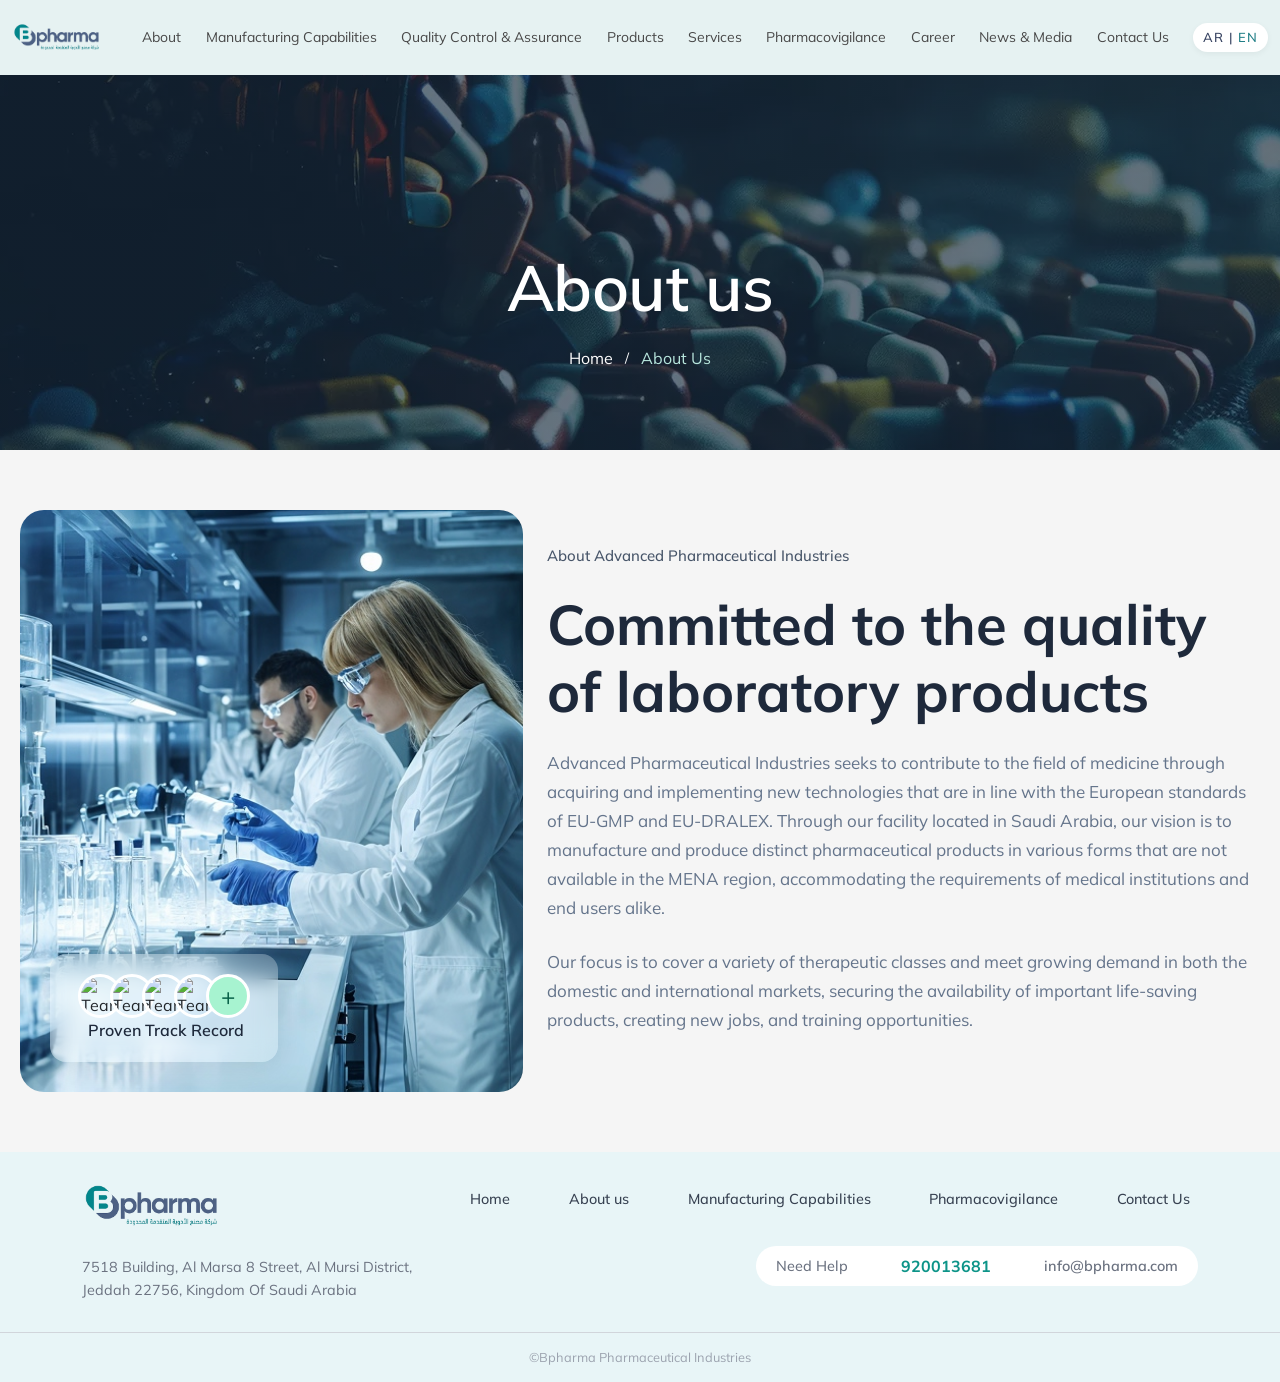
==== about.html @ d4712492 "about  add" ====
<!DOCTYPE html>
<html lang="en">

<head>
  <meta charset="utf-8" />
  <meta name="viewport" content="width=device-width, initial-scale=1" />

  <link rel="icon" href="assets/img/favicon.png">

  <!-- Bootstrap CSS (v5.3.x) -->
  <link href="https://cdn.jsdelivr.net/npm/bootstrap@5.3.8/dist/css/bootstrap.min.css" rel="stylesheet"
    integrity="sha384-sRIl4kxILFvY47J16cr9ZwB07vP4J8+LH7qKQnuqkuIAvNWLzeN8tE5YBujZqJLB" crossorigin="anonymous">

  <!-- Font Awesome Free CSS (v7.x) -->
  <link href="https://cdnjs.cloudflare.com/ajax/libs/font-awesome/7.0.1/css/all.min.css" rel="stylesheet"
    integrity="sha512-… (check full hash) …" crossorigin="anonymous" referrerpolicy="no-referrer" />

  <!-- AOS CSS (Animate On Scroll) -->
  <link href="https://unpkg.com/aos@2.3.1/dist/aos.css" rel="stylesheet" />

  <link rel="stylesheet" href="https://cdnjs.cloudflare.com/ajax/libs/OwlCarousel2/2.3.4/assets/owl.carousel.min.css">
  <link rel="stylesheet"
    href="https://cdnjs.cloudflare.com/ajax/libs/OwlCarousel2/2.3.4/assets/owl.theme.default.min.css">

  <link rel="stylesheet" href="assets/css/style.css">

  <title>about - BPharma</title>
</head>

<body>

  <div id="preloader">
    <div class="loader-content">
        <div class="loader"></div>
        
        <div class="logo-placeholder">
            <img src="assets/img/favicon.png" alt="">
        </div>
    </div>
</div>


  <!-- header -->
  <nav class="navbar navbar-expand-lg custom_inner-nav fixed-top py-3">
    <div class="container-fluid nav-section">
      <!-- Logo / Brand -->
      <a class="navbar-brand" href="#">
        <img class="nav_logo" src="assets/img/logo.png" alt="">
      </a>

      <!-- Toggler for mobile -->
      <button class="navbar-toggler" type="button" data-bs-toggle="collapse" data-bs-target="#navbarNav"
        aria-controls="navbarNav" aria-expanded="false" aria-label="Toggle navigation">
        <span class="navbar-toggler-icon"></span>
      </button>

      <!-- Nav Links -->
      <div class="collapse navbar-collapse justify-content-between" id="navbarNav">
        <ul class="navbar-nav justify-content-evenly w-100 flex-wrap page_nav_link">
          <li class="nav-item">
            <a class="nav-link" href="about.html">About</a>
          </li>
          <li class="nav-item">
           <a class="nav-link" href="manufacturing.html">Manufacturing Capabilities</a>
          </li>
          <li class="nav-item">
            <a class="nav-link" href="#">Quality Control & Assurance</a>
          </li>
          <li class="nav-item">
            <a class="nav-link" href="#">Products</a>
          </li>

          <li class="nav-item">
            <a class="nav-link" href="#">Services</a>
          </li>
          <li class="nav-item">
            <a class="nav-link" href="pharmacovigilance.html">Pharmacovigilance</a>
          </li>
          <li class="nav-item">
            <a class="nav-link" href="#">Career</a>
          </li>
          <li class="nav-item">
            <a class="nav-link" href="#">News & Media</a>
          </li>
          <li class="nav-item">
            <a class="nav-link" href="contact.html">Contact Us</a>
          </li>

        </ul>

        <div class="lang-switch">
          <span class="ar">AR</span>
          <span class="divider">|</span>
          <span class="en">EN</span>
        </div>
      </div>
    </div>
  </nav>
  <!-- header -->

   <section class="breadcrumb-hero">
    <img src="assets/img/breadcrumb.webp" alt="Breadcrumb Background Image" class="hero-background-img">
    
    <div class="breadcrumb-content">
        <h1 class="breadcrumb-title">About us</h1>
        <nav class="breadcrumb-nav" aria-label="breadcrumb">
            <a href="index.html">Home</a>
            <span class="breadcrumb-separator">/</span>
            <span class="breadcrumb-current">About Us</span>
        </nav>
    </div>
</section>


    <div class="about-section">
        <div class="row g-4 align-items-center">
            <!-- Left Image Column -->
            <div class="col-lg-5">
                <div class="lab-image-card">
                    <img src="assets/img/about.jpg" alt="Scientists working in laboratory" class="about-img">
                    <div class="overlay-badge">
                        <div class="avatar-group">
                            <img src="https://i.pravatar.cc/150?img=33" alt="Team member" class="avatar">
                            <img src="https://i.pravatar.cc/150?img=47" alt="Team member" class="avatar">
                            <img src="https://i.pravatar.cc/150?img=32" alt="Team member" class="avatar">
                            <img src="https://i.pravatar.cc/150?img=68" alt="Team member" class="avatar">
                            <div class="add-button">+</div>
                        </div>
                        <p class="badge-text">Proven Track Record</p>
                    </div>
                </div>
            </div>

            <!-- Middle Content Column -->
            <div class="col-lg-7">
                <span class="section-tag">About Advanced Pharmaceutical Industries</span>
                <h1 class="main-heading">Committed to the
quality of laboratory products</h1>
                <p class="description-text">Advanced Pharmaceutical Industries seeks to contribute to the field of medicine through acquiring and implementing new technologies that are in line with the European standards of EU-GMP and EU-DRALEX. Through our facility located in Saudi Arabia, our vision is to manufacture and produce distinct pharmaceutical products in various forms that are not available in the MENA region, accommodating the requirements of medical institutions and end users alike.</p>
                <p class="description-text">Our focus is to cover a variety of therapeutic classes and meet growing demand in both the domestic and international markets, securing the availability of important life-saving products, creating new jobs, and training opportunities.</p>

                

                
            </div>

            
        </div>
    </div>



  

 



 

 

  <footer>
    <div class="footer-header">
      <div class="container">
        <div class="row align-items-center">
          <div class="col-lg-4 col-md-12">
            <div
              class="footer-logo-icon  d-flex align-items-center justify-content-lg-start justify-content-center mb-4">
              <div class="footer-logo">
                <img src="assets/img/logo.png" alt="BPharma Logo"
                  style="height: 50px; width: auto; margin-right: 15px;">
              </div>
              <div class="social-links">
                <a href="#" aria-label="Facebook"><i class="fab fa-facebook-f"></i></a>
                <a href="#" aria-label="Twitter"><i class="fab fa-twitter"></i></a>
                <a href="#" aria-label="LinkedIn"><i class="fab fa-linkedin-in"></i></a>
                <a href="#" aria-label="Instagram"><i class="fab fa-instagram"></i></a>
              </div>
            </div>
            <p class="footer-address">
              7518 Building, Al Marsa 8 Street, Al Mursi District, Jeddah 22756, Kingdom Of Saudi Arabia
            </p>
          </div>

          <div class="col-lg-8 col-md-12">
            <ul class="header-nav  justify-content-start justify-content-lg-between mb-4 d-block d-lg-flex">
              <li><a href="#home">Home</a></li>
              <li><a href="#about">About us</a></li>
              <li><a href="#manufacturing">Manufacturing Capabilities</a></li>
              <li><a href="#pharmacovigilance">Pharmacovigilance</a></li>
              <li><a href="#contact">Contact Us</a></li>
            </ul>
            <div class="footer-contact-box">
              <div class="need-help d-flex align-items-center gap-5">
                <div class="contact-item">
                  <span class="contact-label">Need Help</span>

                </div>
                <a href="tel:920013681" class="contact-phone-value">920013681</a>
                <div class="contact-item">
                  <a href="mailto:info@bpharma.com" class="contact-email-value">info@bpharma.com</a>
                </div>
              </div>
            </div>
          </div>
        </div>

      </div>
    </div>




    <div class="footer-bottom">
      <div class="container">
        <p class="footer-copyright">
          &copy;Bpharma Pharmaceutical Industries
        </p>
      </div>
    </div>
  </footer>



  <script src="https://cdnjs.cloudflare.com/ajax/libs/jquery/3.6.0/jquery.min.js"></script>
  <script src="https://cdnjs.cloudflare.com/ajax/libs/OwlCarousel2/2.3.4/owl.carousel.min.js"></script>

  <!-- Bootstrap Bundle JS (includes Popper) -->
  <script src="https://cdn.jsdelivr.net/npm/bootstrap@5.3.8/dist/js/bootstrap.bundle.min.js"
    integrity="sha384-FKyoEForCGlyvwx9Hj09JcYn3nv7wiPVlz7YYwJrWVcXK/BmnVDxM+D2scQbITxI" crossorigin="anonymous">
  </script>

  <!-- ✅ GSAP + SplitType -->
  <script src="https://cdnjs.cloudflare.com/ajax/libs/gsap/3.12.2/gsap.min.js"></script>
  <script src="https://unpkg.com/split-type"></script>

  <!-- AOS JS -->
  <script src="https://unpkg.com/aos@2.3.1/dist/aos.js"></script>

  <script src="assets/js/main.js"></script>
  <script>
    AOS.init();
  </script>










</body>

</html>
---- assets/css/style.css ----
@import url('https://fonts.googleapis.com/css2?family=Mulish:ital,wght@0,200..1000;1,200..1000&display=swap');
@import url('https://fonts.cdnfonts.com/css/academy-engraved-let');





body {
  font-family: "Mulish", sans-serif !important;
  background-color: #F5F5F5;
  overflow-x: hidden !important;
}

/* nav */
.nav_logo {
  width: 150px;
}

.custom_inner-nav {
  background-color: #E6F2F2;
}

.page_nav_link .nav-item .nav-link {
  color: #484848;
  transition: 0.3s;
}

.page_nav_link .nav-item .nav-link:hover {
  color: #03858C;
  font-weight: 500;
  transition: 0.3s;
}



@media only screen and (min-width: 480px) and (max-width: 991px) and (max-height: 480px) and (orientation: landscape) {

  .home_bg{
    height: 800px !important;
  }
}

#preloader {
    position: fixed;
    top: 0;
    left: 0;
    width: 100%;
    height: 100%;
    background: #fff; 
    display: flex;
    justify-content: center;
    align-items: center;
    z-index: 9999;
    opacity: 1;
    visibility: visible;
    transition: opacity 0.5s ease, visibility 0.5s ease;
}

/* Hidden state */
#preloader.hidden {
    opacity: 0;
    visibility: hidden;
}

.loader-content {
    position: relative;
    width: 60px; 
    height: 60px;
}

.logo-placeholder {
    position: absolute;
    top: 50%;
    left: 50%;
    transform: translate(-50%, -50%);
    font-size: 14px; 
    font-weight: bold;
    color: #ffffff;
    z-index: 10; 
}
.logo-placeholder img{
  width: 60px;
}


.loader {
    transform: rotateZ(45deg);
    perspective: 1000px;
    border-radius: 50%;
    width: 120px;
    height: 120px;
    color: #208e89; 
    position: absolute;
    top: 50%;
    left: 50%;
    transform: translate(-50%, -50%) rotateZ(45deg); /* Centering + Initial Rotation */
}

.loader:before,
.loader:after {
    content: '';
    display: block;
    position: absolute;
    top: 0;
    left: 0;
    width: inherit;
    height: inherit;
    border-radius: 50%;
    transform: rotateX(70deg);
    animation: 1s spin linear infinite;
}

.loader:after {
    color: #4d6184; 
    transform: rotateY(70deg);
    animation-delay: .4s;
}

@keyframes spin {
    0%,
    100% {
        box-shadow: .2em 0px 0 0px currentcolor;
    }

    12% {
        box-shadow: .2em .2em 0 0 currentcolor;
    }

    25% {
        box-shadow: 0 .2em 0 0px currentcolor;
    }

    37% {
        box-shadow: -.2em .2em 0 0 currentcolor;
    }

    50% {
        box-shadow: -.2em 0 0 0 currentcolor;
    }

    62% {
        box-shadow: -.2em -.2em 0 0 currentcolor;
    }

    75% {
        box-shadow: 0px -.2em 0 0 currentcolor;
    }

    87% {
        box-shadow: .2em -.2em 0 0 currentcolor;
    }
}
@keyframes rotate {
  0% {
    transform: translate(-50%, -50%) rotateZ(0deg);
  }

  100% {
    transform: translate(-50%, -50%) rotateZ(360deg);
  }
}

@keyframes rotateccw {
  0% {
    transform: translate(-50%, -50%) rotate(0deg);
  }

  100% {
    transform: translate(-50%, -50%) rotate(-360deg);
  }
}




/* nav */

@media (min-width: 1400px) {
  .container {
    max-width: 85%;
  }
}

.nav-section {
  width: 90% !important;
}


/* language switcher */
.lang-switch {
  background-color: #ffffff;
  border-radius: 50px;
  padding: 5px 10px;
  display: inline-flex;
  align-items: center;
  gap: 12px;
  box-shadow: 0 2px 6px rgba(0, 0, 0, 0.05);
}

.lang-switch span {
  font-size: 15px;
  font-weight: 500;
  letter-spacing: 1px;
}

.lang-switch .ar {
  color: #34405f;
}

.lang-switch .divider {
  color: #34405f;
}

.lang-switch .en {
  color: #1e7d85;
}



.home_bg {
  background-image: url('../img/bg.png');
  background-size: cover;
  background-position: center;
  height: 100vh;
  width: 100%;
  display: flex;
  align-items: center;
}


.banner_title {
  color: #fff;
  padding: 0px 0px 100px 0px;
  max-width: 700px;


}

.banner_title h2 {
  font-size: 76px;
  font-weight: 800;
  line-height: 60px;
  overflow: hidden;
}

.banner_title h2 span {
  font-size: 64px;
  font-weight: 400;
}

.banner_title p {

  overflow: hidden;
  max-width: 650px;
}

.banner-content {
  width: 50%;
  overflow: hidden;
}





.owl-carousel .slide {
  width: 100%;
  background: #fff;
  border-radius: 20px;
  box-shadow: 0 4px 10px rgba(0, 0, 0, 0.05);
  text-align: center;
  overflow: hidden;
  padding: 5px;
  margin: 0;
}

.slide img {
  width: 100%;
  height: 160px;
  object-fit: cover;
  border-radius: 20px 20px 0 0;
}

.slide h3 {
  font-size: 15px;
  padding: 10px;
  color: #333;
  font-weight: 500;
  margin: 0;
}

.owl-dots,
.owl-nav {
  display: none !important;
}

.custom-nav-wrapper {
  width: 100%;
  padding-top: 25px;
  display: flex;
  justify-content: flex-start;
}

.slider-nav {
  display: flex;
  justify-content: center;
  align-items: center;
  gap: 25px;
  font-weight: 600;
  user-select: none;
  margin-left: 25px;
}

.slider-nav span {
  color: #ffffff;
  cursor: pointer;
  position: relative;
  font-size: 13px;
  transition: color 0.3s ease;
}

.slider-nav span.active {
  color: #00797e;
  padding-right: 70px;
}

.slider-nav span.active::after {
  content: "";
  position: absolute;
  bottom: 0px;
  left: 22px;
  top: 50%;
  transform: translateY(-50%);
  width: 80px;
  height: 1px;
  background-color: #ffffff;
}

/* slider */
/* home background */

/* marquee */
.marquee-container {
  width: 100%;
  overflow: hidden;
  background: #EAEAEA;
  padding: 12px 0;
}

.marquee-content {
  display: inline-block;
  white-space: nowrap;
  animation: marquee 20s linear infinite;
  color: white;
  -webkit-text-stroke: 1px #C0C0C0;
  font-size: 60px;

}

.marquee-content span {
  display: inline-block;
  padding-right: 30px;
  background: transparent;
  font-family: 'Academy Engraved LET', sans-serif;
}

@keyframes marquee {
  0% {
    transform: translateX(0);
  }

  100% {
    transform: translateX(-50%);
  }
}

/* Optional: Pause animation on hover */
.marquee-container:hover .marquee-content {
  animation-play-state: paused;
}

/* marquee */




/* section healing together */

.section_padding {
  padding: 80px 0px;
}

.healing_section {
  background: #A0C4C6;
}

.sub_head {
  font-weight: 600;
  color: #03858C;
  font-size: 17px;
}

.title_head {
  font-size: 40px;
  font-weight: 600;
  color: #ffffff;
  margin-bottom: 30px;
}

.main_para {
  font-size: 16px;
  font-weight: 500;
  margin-bottom: 30px;
}

.para_white {
  color: #ffffff;
}

.custom-button {
  position: relative;
  display: flex;
  align-items: center;
  justify-content: center;
  gap: 10px;
  padding: 10px 24px;
  font-size: 18px;
  font-weight: 600;
  border: 2px solid transparent;
  border-radius: 50px;
  background: #03858C;
  color: #ffffff;
  cursor: pointer;
  overflow: hidden;
  z-index: 10;
  transition: color 0.4s ease;
  backdrop-filter: blur(8px);
}

.custom-button::before {
  content: "";
  position: absolute;
  top: 0;
  left: -100%;
  width: 100%;
  height: 100%;
  background: #10b981;
  /* Emerald green */
  border-radius: 50px;
  z-index: -1;
  transition: all 0.6s ease;
}

.custom-button:hover::before {
  left: 0;
}

.custom-button:hover {
  color: #fff;
}

/* Font Awesome Icon */
.arrow-icon {
  width: 30px;
  height: 30px;
  border: 1px solid #ffffff;
  border-radius: 50%;
  display: flex;
  align-items: center;
  justify-content: center;
  transform: rotate(45deg);
  transition: all 0.3s ease;
  background: transparent;
  font-size: 14px;
}

.custom-button:hover .arrow-icon {
  background: #fff;
  border: none;
  transform: rotate(90deg);
  color: #333;
}

/* section healing together */

/* accordion */

h2.section-title {
  font-weight: 700;
  color: #414141;
  font-size: 2rem;
  margin-bottom: 0.5rem;
}

p.section-description {
  color: #6b7280;
  max-width: 600px;
  font-size: 0.95rem;
}

.accordion-button {
  font-weight: 600;
  color: #000000;
  background-color: #F5F5F5;
  box-shadow: none;
  border: none;
  padding: 1.5rem 1rem;
  font-size: 1.2rem;
}

.accordion-button:focus {
  box-shadow: none;
}

.accordion-button:not(.collapsed) {
  background-color: #F5F5F5;
  color: #03858C;
  border-bottom: 1px solid #e5e7eb;
}

.accordion-item {
  border: 1px solid #dadada;
  border-radius: 0;
  border-left: none;
  border-right: none;
}

.accordion-item:first-child {
  border-top: 1px solid #F5F5F5;
}

.accordion-body {
  background-color: #F5F5F5;
  padding: 1.5rem 1rem;
}

.accordion-button::after {
  content: "+";
  font-size: 1.5rem;
  transform: none !important;
  background-image: none !important;
  color: #333333;
}

.accordion-button:not(.collapsed)::after {
  content: "–";
  font-size: 2rem;
  color: #03858C;
  height: auto;
}

.service-card {
  display: flex;
  align-items: center;
  gap: 5rem;
  margin-top: 1rem;
  justify-content: space-between;
}

.service-card img {
  width: 100%;
  max-width: 550px;
  border-radius: 12px;
  object-fit: cover;
}

.service-details h5 {
  font-weight: 600;
  color: #000000;
  margin-bottom: 1.7rem;
  font-size: 1.5rem;
}

.service-details ul {
  list-style: none;
  padding-left: 0;
  margin: 0;
}

.service-details li {
  position: relative;
  padding-left: 2rem;
  margin-bottom: 1rem;
  color: #666666;
  font-size: .9rem;
  line-height: 1.5;
}

/* Common bullet style */
.service-details li::before {
  content: "";
  position: absolute;
  left: 0;
  top: 4px;
  width: 14px;
  height: 14px;
  background-size: contain;
  background-repeat: no-repeat;
}

/* Odd list items – Example: blue check icon */
.service-details li:nth-child(odd)::before {
  background-image: url("../img/bullet-point-odd.svg");
}

/* Even list items – Example: purple shield icon */
.service-details li:nth-child(even)::before {
  background-image: url("../img/bullet-point-even.svg");
}

@media (max-width: 400px){
.banner_title h2,
  .banner_title h2 span {
    font-size: 38px !important;
    line-height: 42px;
  }
}


@media (max-width: 768px) {

  .header-content {
    flex-direction: column;
    gap: 1rem !important;
    align-items: start !important;
  }

  .header-section {
    display: flex;
    justify-content: space-between;
    align-items: start !important;
    margin-bottom: 50px;
    flex-direction: column;
  }

  .home_bg {
    height: 900px;
  }

  .service-card {
    flex-direction: column;
  }

  .banner_title h2,
  .banner_title h2 span {
    font-size: 46px;
  }

  .service-card {
    gap: 2rem;
  }

  .section_padding {
    padding: 40px 0;
  }
}

@media (max-width: 1199px) {

  .banner-content {
    width: 100%;
  }
}








.image-section {
  padding: 30px;
  border-radius: 0 20px 20px 0;
}

.main-title {
  color: #0d9488;
  font-size: 3rem;
  font-weight: 600;
  line-height: 1.2;
  margin-bottom: 25px;
}

.description {
  color: #14b8a6;
  font-size: 1rem;
  line-height: 1.6;
  margin-bottom: 35px;
}

.partner-btn {
  background: #0d9488;
  color: white;
  padding: 14px 35px;
  border: none;
  border-radius: 6px;
  font-weight: 600;
  font-size: 1rem;
  cursor: pointer;
  transition: all 0.3s ease;
  text-decoration: none;
  display: inline-block;
}

.partner-btn:hover {
  background: #0f766e;
  transform: translateY(-2px);
  box-shadow: 0 5px 15px rgba(13, 148, 136, 0.3);
  color: white;
}

/* Create two equal columns that floats next to each other */
.column {
  float: left;
  width: 50%;
  padding: 10px;
}

.column img {
  margin-top: 12px;
}

/* Clear floats after the columns */
.row:after {
  content: "";
  display: table;
  clear: both;
}

@media (max-width: 991px) {
  .main-title {
    font-size: 2.5rem;
  }

  .content-section {
    border-radius: 20px 20px 0 0;
  }


}

@media (max-width: 768px) {
  .main-title {
    font-size: 2rem;
  }




}

@media (max-width: 576px) {
  .main-title {
    font-size: 1.75rem;
  }

  .description {
    font-size: 0.95rem;
  }

  .partner-btn {
    padding: 12px 28px;
    font-size: 0.95rem;
  }
}




/* cta */

.cta-section {
  display: flex;
  align-items: center;
  padding: 40px 0;
}

.image-container {
  position: relative;
}

.hero-image {
  width: 100%;
  height: auto;
  border-radius: 0;
  object-fit: cover;
}

.content-container {
  padding: 60px 40px;
}

.sub-heading {
  color: #6c757d;
  font-size: 14px;
  font-weight: 400;
  margin-bottom: 12px;
  letter-spacing: 0.5px;
}

.main-heading {
  color: #03858C;
  font-size: 42px;
  font-weight: 700;
  line-height: 1.2;
  margin-bottom: 60px;
}

.email-form {
  display: flex;
  gap: 12px;
  max-width: 500px;
}

.email-input {
  flex: 1;
  padding: 12px 16px;
  border: 1.5px solid #03858C;
  border-radius: 6px;
  font-size: 14px;
  color: #6c757d;
}

.email-input:focus {
  outline: none;
  border-color: #03858C;
  box-shadow: 0 0 0 3px rgba(8, 145, 178, 0.1);
}

.email-input::placeholder {
  color: #03858C;
}

.signup-btn {
  padding: 12px 32px;
  background-color: #03858C;
  color: white;
  border: none;
  border-radius: 6px;
  font-size: 14px;
  font-weight: 500;
  cursor: pointer;
  white-space: nowrap;
  transition: background-color 0.3s ease;
}

.signup-btn:hover {
  background-color: #0e7490;
}

.icon {
  margin-right: 6px;
  font-size: 16px;
}

@media (max-width: 768px) {
  .main-heading {
    font-size: 32px;
    margin-bottom: 40px;
  }

  .content-container {
    padding: 40px 20px;
  }

  .email-form {
    flex-direction: column;
  }

  .signup-btn {
    width: 100%;
  }
}

@media (min-width: 992px) and (max-width: 1550px) {
  .nav-section {
    width: 100% !important;
  }

  .nav_logo {
    width: 90px;
  }

  .page_nav_link .nav-item .nav-link {
    padding: 10px 0;
    font-size: 14px;
  }

  .lang-switch {
    gap: 5px;
  }

  .lang-switch span {
    font-size: 13px;
  }

  .header-nav {
    gap: 0 !important;
  }
}

@media (min-width: 992px) and (max-width: 1199px) {

  .page_nav_link .nav-item .nav-link {
    padding: 10px 0;
    font-size: 12px;
  }
}


/* faq */

.faq-title {
  font-size: 2rem;
  font-weight: 700;
  color: #1a1a1a;
  margin-bottom: 30px;
  line-height: 1.3;
}

.custom-accordion {
  display: flex;
  flex-direction: column;
  gap: 15px;
}

.faq-item {
  border: 1px solid #d1d5db;
  border-radius: 8px;
  overflow: hidden;
  background: white;
  transition: all 0.3s ease;
}

.faq-item.active {
  border: 1px solid #03858C;
}

.faq-question {
  padding: 18px 20px;
  font-weight: 700;
  font-size: 1rem;
  color: #526182;
  cursor: pointer;
  display: flex;
  justify-content: space-between;
  align-items: center;
  user-select: none;
  transition: background 0.2s ease;
}

.faq-question:hover {
  background: #f9fafb;
}

.faq-icon {
  font-size: 1.5rem;
  font-weight: 300;
  color: #0d9488;
  transition: transform 0.3s ease;
  min-width: 24px;
  text-align: center;
}

.faq-item.active .faq-icon {
  transform: rotate(45deg);
}

.faq-answer {
  max-height: 0;
  overflow: hidden;
  padding: 0 20px;
  color: #6b7280;
  font-size: 1rem;
  line-height: 1.6;
  transition: all 0.3s ease;
}

.faq-item.active .faq-answer {
  max-height: 500px;
  padding: 0 20px 20px 20px;
  color: #8F7D6A;
}

.expert-box {
  background: white;
  padding: 40px;
  border-radius: 12px;
  text-align: center;
  box-shadow: 0 2px 8px rgba(0, 0, 0, 0.05);
  position: sticky;
  top: 20px;
  height: 100%;
  display: flex;
  flex-direction: column;
  justify-content: space-between;
}

.conect-with img {
  margin-bottom: 20px;
}

.expert-title {
  font-size: 1.4rem;
  font-weight: 700;
  color: #1a1a1a;
  margin-bottom: 30px;
}

.expert-description {
  color: #6b7280;
  font-size: 0.9rem;
  line-height: 1.6;
  margin-bottom: 30px;
}

.expert-btn {
  background: linear-gradient(270deg, rgba(82, 97, 130, 1) 0%, rgba(3, 133, 140, 1) 100%);
  color: white;
  padding: 20px 40px;
  border: none;
  border-radius: 8px;
  font-weight: 600;
  font-size: 1rem;
  cursor: pointer;
  transition: all 0.3s ease;
  width: 100%;
  box-shadow: 0 4px 12px rgba(13, 148, 136, 0.3);
}

.expert-btn:hover {
  transform: translateY(-2px);
  box-shadow: 0 6px 20px rgba(13, 148, 136, 0.4);
}

@media (max-width: 991px) {

  .game-section .item-content .number {
    font-size: 24px !important;
  }

  .game-section .item-content h3 {
    margin-bottom: 20px !important;
    font-size: 24px;
    line-height: 26px;
  }

  .header-content {
    flex-direction: column;
    gap: 1rem !important;
    align-items: start !important;
  }

  .game-section .container {
    margin-right: auto !important;
  }

  .expert-box {
    position: relative;
  }

  .header-nav li {
    margin: 5px 8px !important;
  }

  .service-card {
    flex-direction: column;
    gap: 2rem;
  }
}

@media (max-width: 768px) {

  .need-help {
    flex-direction: column;
    width: 100%;
    gap: 1rem !important;
  }

  .faq-title {
    font-size: 1.6rem;
  }

  .expert-box {
    padding: 30px 20px;
  }
}

/* --- Footer Wrapper and Background --- */
footer {
  background-color: #e8f5f7;
  /* Light background color matching the image */
}


/* --- Top Section (Logo, Social, Navigation) --- */
.footer-header {
  padding: 30px 0;
}

.footer-logo {
  display: flex;
  align-items: center;
  gap: 10px;
}

.logo-circle {
  width: 30px;
  height: 30px;
  background: #0d9488;
  border-radius: 50%;
  display: flex;
  align-items: center;
  justify-content: center;
  font-weight: 700;
  color: white;
  font-size: 0.9rem;
}

.logo-text {
  font-size: 1.4rem;
  font-weight: 700;
  color: #0d9488;
}

.logo-text span {
  font-weight: 400;
  color: #6b7280;
  font-size: 1rem;
}

.social-links {
  display: flex;
  gap: 15px;
  margin-right: 30px;
  /* Space between social icons and nav links */
}

.social-links a {
  color: #0d9488;
  font-size: 1rem;
  transition: color 0.3s ease;
}

.social-links a:hover {
  color: #14b8a6;
}

.header-nav {
  display: flex;
  align-items: center;
  list-style: none;
  padding: 0;
  margin: 0;
  gap: 15px;
  flex-wrap: wrap;
}

.header-nav li {
  position: relative;
}

.header-nav a {
  color: #374151;
  text-decoration: none;
  font-size: 0.9rem;
  font-weight: 500;
  padding: 0 8px;
  transition: color 0.3s ease;
}

.header-nav a:hover {
  color: #0d9488;
}

/* .header-nav li:not(:last-child)::after {
  content: '|';
  position: absolute;
  right: -8px;
  color: #d1d5db;
  font-weight: 300;
} */


/* --- Middle Section (Address & Contact) --- */
.footer-content {
  padding: 30px 0;
  border-top: 1px solid #d1d5db;
}

.footer-address-area {
  display: flex;
  flex-direction: column;
  gap: 15px;
}

.footer-address {
  color: #6b7280;
  font-size: 0.9rem;
  line-height: 1.6;
  margin: 0;
}

.footer-contact-box {
  padding: 12px 0px;
  border-radius: 4px;
  display: flex;
  align-items: center;
  justify-content: flex-end;
  gap: 25px;
}

.need-help {
  padding: 6px 20px;
  background: #fff;
  border-radius: 20px;
}

.contact-item {
  display: flex;
  align-items: center;
  gap: 8px;
  color: #374151;
  font-size: 0.9rem;
}

.contact-label {
  color: #6b7280;
  font-weight: 500;
}

.contact-phone-value {
  color: #0d9488;
  font-weight: 700;
  text-decoration: none;
  padding: 2px 5px;
  border-radius: 2px;
  transition: background-color 0.3s;
}

.contact-email-value {
  color: #6b7280;
  font-weight: 600;
  text-decoration: none;
  transition: text-decoration 0.3s;
}

.contact-phone-value:hover,
.contact-email-value:hover {
  text-decoration: underline;
}

/* --- Bottom Section (Copyright) --- */
.footer-bottom {
  padding: 15px 0;
  border-top: 1px solid #d1d5db;
}

.footer-copyright {
  text-align: center;
  color: #9ca3af;
  font-size: 0.8rem;
  margin: 0;
}

/* Smooth fade effect when active item changes */
.item.fade-in {
  animation: fadeInUp 0.6s ease-in-out;
}

@keyframes fadeInUp {
  from {
    opacity: 0;
    transform: translateY(20px);
  }

  to {
    opacity: 1;
    transform: translateY(0);
  }
}

/* Optional: active item highlight */
.item.active {
  transform: scale(1);
  transition: transform 2s ease;
}





/* --- Responsive Design --- */
@media (max-width: 991px) {
  .footer-header .row>div {
    text-align: center;
  }

  .footer-logo {
    justify-content: center;
    margin-bottom: 15px;
  }

  .social-links {
    justify-content: center;
    margin: 15px 0;
  }

  .header-nav {
    justify-content: center;
    margin-top: 15px;
    padding-bottom: 15px;
    border-bottom: 1px solid #d1d5db;
  }

  .header-nav li:not(:last-child)::after {
    display: none;
  }

  .footer-content {
    border-top: none;
    padding: 30px 0 20px;
  }

  .footer-contact-box {
    justify-content: center;
    margin-top: 20px;
  }
}

@media (max-width: 767px) {
  .footer-contact-box {
    flex-direction: column;
    align-items: center;
    gap: 15px;
  }

  .footer-address {
    text-align: center;
  }
}




.header-section {
  display: flex;
  justify-content: space-between;
  align-items: center;
  margin-bottom: 50px;
}

.main-heading {
  font-size: 52px;
  line-height: 56px;
  font-weight: 700;
  color: var(--color-text-dark);
  margin-bottom: 10px;
}

.header-content {
  max-width: 90%;
  gap: 10rem;
  align-items: center;
}

.header-content p {
  font-size: 15px;
  line-height: 24px;
  color: #6a6a6a;
}

.custom-carousel-nav button {
  color: #fff;
  width: 45px;
  height: 45px;
  border: 1px solid #e0e0e0;
  border-radius: 50%;
  margin-left: 15px;
  cursor: pointer;
  transition: all 0.3s ease-in-out;
  box-shadow: 0 4px 6px rgba(0, 0, 0, 0.1);
  font-size: 18px;
}

.custom-next-btn {
  background-color: #03858C;
}

.custom-prev-btn {
  background-color: #4D6184;
}

.game-section .owl-theme.custom-carousel .owl-dots {
  display: none;
}

.owl-theme .owl-nav {
  display: none;
}


.game-section .owl-stage {
  margin: 15px 0;
  display: flex;
}

.game-section .container {
  width: 100% !important;
  margin-right: 0;
}

.game-section .item {
  margin: 0 15px 60px;
  width: 320px;
  background: #D9D9D9;
  color: var(--color-text-dark);
  border-radius: 20px;
  overflow: hidden;
  position: relative;
  display: block;
  align-items: stretch;
  transition: width 0.5s ease-in-out, background 0.5s ease-in-out, box-shadow 0.5s ease-in-out;
  cursor: pointer;
  height: 100%;
}

.game-section .item-content {
  padding: 40px;
  height: 100%;
  display: flex;
  flex-direction: column;
  justify-content: space-around;
}

.game-section .item-content .number {
  font-size: 60px;
  font-weight: 700;
  color: #03858C;
  line-height: 1;
  margin-bottom: 20px;
}

.game-section .item-content h3 {
  font-size: 24px;
  line-height: 32px;
  margin: 0;
}

.game-section .item-content .details,
.game-section .item-content .image-placeholder {
  display: none;
}

.game-section .item.active {
  width: 750px;
  background: var(--color-primary);
  color: #ffffff;
  display: flex;
  flex-direction: row;
  padding: 0;
}

.game-section .item.active .item-content {
  padding: 20px;
  width: 60%;
  background-color: #526182;
}

.game-section .item.active .image-placeholder {
  display: block;
  width: 40%;
  background-size: cover;
  background-position: center;
  border-radius: 0;
}

.game-section .item.active .item-content .number {
  font-size: 24px;
  color: #ffffff;
}

.game-section .item.active .item-content h3 {
  font-size: 24px;
  line-height: 26px;
  margin-bottom: 20px;
}

.game-section .item.active .item-content .details {
  display: block;
}

.details ul {
  list-style: none;
  padding-left: 0;
  margin-top: 15px;
}

.details ul li {
  position: relative;
  padding-left: 15px;
  margin-bottom: 10px;
  font-size: 14px;
  line-height: 22px;
}

.details ul li:before {
  content: '\2022';
  position: absolute;
  left: 0;
  top: 0;
  color: #3E838B;
  font-size: 20px;
  line-height: 1;
}

.game-section .item:after,
.game-section .item-desc,
.game-section .item.active .item-desc,
.game-section .item-desc p,
.game-section .item.active .item-desc p {
  display: none !important;
}

@media (max-width: 991px) {
  .main-heading {
    font-size: 40px;
    line-height: 44px;
  }

  .header-content p {
    max-width: 100%;
  }

  .game-section .item {
    width: 100% !important;
    height: auto;
    min-height: 450px;
  }

  .game-section .item.active {
    width: 100% !important;
    flex-direction: column;
  }

  .game-section .item.active .item-content,
  .game-section .item.active .image-placeholder {
    width: 100%;
  }

  .game-section .item.active .image-placeholder {
    min-height: 250px;
  }

  .game-section .item {
    width: 100% !important;
    height: auto;
    min-height: 450px;
  }

  .game-section .item.active {
    width: 100% !important;
    flex-direction: column;
  }

  .game-section .item {
    width: 100% !important;
    height: auto;
    min-height: 450px;

    background: var(--color-primary);
    color: #ffffff;
    display: flex;
    flex-direction: column;
    padding: 0;
  }

  .game-section .item-content {
    width: 100%;
    padding: 20px;
    background-color: #526182;
  }

  .game-section .item .image-placeholder {
    display: block;
    width: 100%;
    min-height: 250px;
    background-size: cover;
    background-position: center;
    border-radius: 0;
  }

  .game-section .item .item-content .number,
  .game-section .item .item-content h3,
  .game-section .item .item-content .details {
    display: block !important;
    color: #ffffff;
  }


}

@media (max-width: 767px) {
  .game-section .item {
    margin: 0 10px 40px;
  }

  .main-heading {
    font-size: 32px;
    line-height: 38px;
  }

  .game-section .item-content {
    padding: 30px;
  }

  .game-section .item.active .item-content {
    padding: 10px;
  }
}


/* contact page */

 .contact-section {
            margin: 0 auto;
            background: #e8f5f7;
            border-radius: 30px;
            padding: 20px;
        }
        
        .contact-section .contact-card {
            background: white;
            border-radius: 24px;
            padding: 50px 45px;
            box-shadow: 0 4px 20px rgba(0, 0, 0, 0.08);
        }
        
        .contact-section .contact-badge {
            display: inline-flex;
            align-items: center;
            gap: 8px;
            padding: 8px 20px;
            background: #F0F0F0;
            border-radius: 50px;
            font-size: 15px;
            color: #333;
            margin-bottom: 25px;
        }
        
        .contact-section .contact-badge::before {
            content: '';
            width: 8px;
            height: 8px;
            background: #B8E6DD;
            border-radius: 50%;
        }
        
        .contact-section .contact-title {
            font-size: 52px;
            font-weight: 700;
            color: #1a1a1a;
            line-height: 1.2;
            margin-bottom: 12px;
        }
        
        .contact-section .contact-subtitle {
            font-size: 52px;
            font-weight: 700;
            color: #1a1a1a;
            line-height: 1.2;
            margin-bottom: 30px;
        }
        
        .contact-section .contact-description {
            font-size: 16px;
            color: #666;
            line-height: 1.7;
            margin-bottom: 50px;
            max-width: 520px;
        }
        
        .contact-section .contact-item {
            display: flex;
            align-items: center;
            gap: 20px;
            margin-bottom: 35px;
        }
        
        .contact-section .contact-icon {
            width: 60px;
            height: 60px;
            background: #B8E6DD;
            border-radius: 50%;
            display: flex;
            align-items: center;
            justify-content: center;
            flex-shrink: 0;
        }
        
        .contact-section .contact-icon i {
            font-size: 24px;
            color: #2d2d2d;
        }
        
        .contact-section .contact-info {
            flex: 1;
        }
        
        .contact-section .contact-label {
            font-size: 14px;
            color: #888;
            margin-bottom: 5px;
            font-weight: 500;
        }
        
        .contact-section .contact-value {
            font-size: 22px;
            color: #1a1a1a;
            font-weight: 600;
        }
        
        .contact-section .image-card {
    background: linear-gradient(135deg, #1a4d5c 0%, #0a2432 100%); 
    border-radius: 24px;
    overflow: hidden; 
    position: relative;
    height: 100%;
    min-height: 500px;
    display: flex;
    flex-direction: column; 
}

.contact-section .scientist-image-tag { 
    width: 100%;
    height: 100% !important;
    object-fit: cover; 
    display: block; 
    flex-shrink: 0; 
}

.contact-section .working-hours {
    padding: 25px; 
    color: white; 
    flex-grow: 1; 
    display: flex;
    flex-direction: column;
    justify-content: flex-end; 
}

.contact-section .working-hours-title {
    font-size: 1.3rem;
    margin-bottom: 15px;
    color: #e0f2f7;
}

.contact-section .hours-row {
    display: flex;
    justify-content: space-between; 
    margin-bottom: 8px;
    font-size: 1rem;
}

.contact-section .hours-day {
    font-weight: 400;
    color: #c7e1e1; 
}

.contact-section .hours-time {
    font-weight: 500;
    color: white;
}
        
        .contact-section .working-hours {
          background-color: #FFFFFF1A;
    border: 1px solid #FFFFFF1A;
    border-radius: 20px;
    padding: 30px;
    backdrop-filter: blur(7px);
            color: white;
            position: absolute;
            bottom: 20px;
            left: 20px;
            width: 50%;
            
        }
        
        .contact-section .working-hours-title {
            font-size: 24px;
            font-weight: 600;
            margin-bottom: 25px;
        }
        
        .contact-section .hours-row {
            display: flex;
            justify-content: space-between;
            align-items: center;
            margin-bottom: 15px;
            font-size: 16px;
        }
        
        .contact-section .hours-day {
            color: #e0e0e0;
        }
        
        .contact-section .hours-time {
            color: #ffffff;
            font-weight: 500;
        }
        
        @media (max-width: 991px) {
            .contact-section .contact-title,
            .contact-section .contact-subtitle {
                font-size: 38px;
            }
            
            .contact-section .image-card {
                min-height: 400px;
                margin-top: 30px;
            }
        }
        
        @media (max-width: 576px) {
            .contact-section .contact-card {
                padding: 35px 25px;
            }
            
            .contact-section .contact-title,
            .contact-section .contact-subtitle {
                font-size: 24px;
            }
            
            .contact-section .contact-value {
                font-size: 16px;
            }
            .contact-section .contact-icon{
              width: 40px;
              height: 40px;
            }
            .contact-section .contact-icon i{
              font-size: 18px;
            }
            .contact-section .working-hours{
              width: auto;
              padding: 20px;
            }
            .contact-section .hours-row{
              margin-bottom: 5px;
            }
            .contact-section .working-hours-title{
              margin-bottom: 10px;
            }
        }

        /* breadcrumb */

        /* .breadcrumb-hero {
            background-image: url("/assets/img/breadcrumb.webp");
            background-size: cover;
            background-position: center;
            min-height: 450px;
            display: flex;
            align-items: end;
            justify-content: center;
            position: relative;
            padding: 80px 20px;
        } */
         .breadcrumb-hero {
    position: relative; 
    
    min-height: 450px;
    padding: 80px 20px;

    display: flex;
    align-items: end;
    justify-content: center;
    
    z-index: 1; 
}

.hero-background-img {
    position: absolute;
    top: 0;
    left: 0;
    width: 100%;
    height: 100%;
    
    object-fit: cover; 
    
    z-index: 0; 
}


        .breadcrumb-hero::after{
          content: "";
          position: absolute;
          top: 0;
          left: 0;
          width: 100%;
          height: 100%;
            background: linear-gradient(rgba(20, 40, 60, 0.65), rgba(20, 40, 60, 0.65));

        }
        
        .breadcrumb-content {
            text-align: center;
            color: white;
            z-index: 2;
        }
        
        .breadcrumb-title {
            font-size: 64px;
            font-weight: 600;
            margin-bottom: 20px;
            letter-spacing: -0.5px;
        }
        
        .breadcrumb-nav {
            display: flex;
            align-items: center;
            justify-content: center;
            gap: 12px;
            font-size: 16px;
        }
        
        .breadcrumb-nav a {
            color: #ffffff;
            text-decoration: none;
            transition: color 0.3s ease;
        }
        
        .breadcrumb-nav a:hover {
            color: #B8E6DD;
        }
        
        .breadcrumb-separator {
            color: #ffffff;
            font-size: 14px;
        }
        
        .breadcrumb-current {
            color: #B8E6DD;
        }

        @media (max-width: 768px) {
            .breadcrumb-hero {
                min-height: 300px;
                padding: 60px 20px;
            }
            
            .breadcrumb-title {
                font-size: 42px;
            }
            
            .breadcrumb-nav {
                font-size: 14px;
            }
        }
        
        @media (max-width: 576px) {
            .breadcrumb-title {
                font-size: 36px;
            }
        }


                .contact-wrapper .form-section {
            background: #4d6184;
            padding: 80px 60px;
            display: flex;
            flex-direction: column;
            justify-content: center;
        }
        .contact-wrapper{
          border-radius: 20px;
          overflow: hidden;
        }
        
        
        
        .contact-wrapper .form-title {
            font-size: 48px;
            font-weight: 600;
            color: #ffffff;
            margin-bottom: 10px;
            line-height: 1.2;
        }
        
        .contact-wrapper .form-description {
            font-size: 16px;
            color: #b8c5d0;
            margin-bottom: 25 px;
            line-height: 1.6;
        }
        
        .contact-wrapper .form-control {
            width: 100%;
            padding: 18px 24px;
            background: transparent;
            border: 1px solid #FFFFFF;
            border-radius: 12px;
            font-size: 15px;
            color: #ffffff;
            transition: all 0.3s ease;
        }
        
        .contact-wrapper .form-control:focus {
            outline: none;
            box-shadow: 0 0 0 3px rgba(184, 230, 221, 0.3);
        }
        
        .contact-wrapper .form-control::placeholder {
            color: #ffffff;
        }
        
        .contact-wrapper textarea.form-control {
            min-height: 180px;
            resize: vertical;
        }
        
        .contact-wrapper .submit-btn {
            width: 100%;
            padding: 18px 24px;
            background: #B8E6DD;
            color: #1e3a4c;
            border: none;
            border-radius: 12px;
            font-size: 16px;
            font-weight: 600;
            cursor: pointer;
            transition: all 0.3s ease;
        }
        
        .contact-wrapper .submit-btn:hover {
            background: #a0d9cc;
            transform: translateY(-2px);
            box-shadow: 0 4px 12px rgba(184, 230, 221, 0.4);
        }
        
        .contact-wrapper .map-section {
            position: relative;
            background: #e5e5e5;
            height: 100%;
        }
        
        .contact-wrapper .map-container {
            width: 100%;
            height: 100%;
            position: relative;
        }
        
        .contact-wrapper .map-placeholder {
            width: 100%;
            height: 100%;
            background: #e0e0e0;
            display: flex;
            align-items: center;
            justify-content: center;
            color: #666;
            font-size: 18px;
        }
        
        .contact-wrapper .map-info-card {
            position: absolute;
            top: 30px;
            left: 30px;
            background: white;
            padding: 20px;
            border-radius: 8px;
            box-shadow: 0 2px 10px rgba(0, 0, 0, 0.15);
            z-index: 10;
        }
        
        .contact-wrapper .map-location-title {
            font-size: 18px;
            font-weight: 600;
            color: #333;
            margin-bottom: 5px;
        }
        
        .contact-wrapper .map-location-address {
            font-size: 14px;
            color: #666;
            margin-bottom: 12px;
        }
        
        .contact-wrapper .map-link {
            font-size: 14px;
            color: #1a73e8;
            text-decoration: none;
            display: inline-block;
            margin-bottom: 8px;
        }
        
        .contact-wrapper .map-link:hover {
            text-decoration: underline;
        }
        
        .contact-wrapper .map-directions {
            font-size: 14px;
            color: #1a73e8;
            text-decoration: none;
        }
        
        .contact-wrapper .map-directions:hover {
            text-decoration: underline;
        }
        
        .contact-wrapper .map-iframe {
            width: 100%;
            height: 100%;
            border: none;
        }
        
        @media (max-width: 991px) {
            .contact-wrapper .form-section {
                padding: 60px 40px;
                min-height: auto;
            }
            
            .contact-wrapper .map-section {
                min-height: 500px;
            }
            
            .contact-wrapper .form-title {
                font-size: 38px;
            }
        }
        
        @media (max-width: 768px) {
            .contact-wrapper .form-section {
                padding: 50px 30px;
            }
            
            .contact-wrapper .form-title {
                font-size: 32px;
            }
            
            .contact-wrapper .map-info-card {
                left: 15px;
                right: 15px;
                top: 15px;
            }
        }
        
        @media (max-width: 576px) {
            .contact-wrapper .form-section {
                padding: 40px 20px;
            }
        }

        /* pharmacovigilance */

        .faq-section2 {
            padding: 80px 20px 40px 20px;
            background-image: url("/assets/img/b-logo.png");
            background-repeat: no-repeat;
            background-position: top right;
        }
        
        .faq-badge {
            display: inline-block;
            padding: 10px 24px;
            background: #E8F5F3;
            color: #2D9B87;
            font-size: 14px;
            font-weight: 600;
            text-transform: uppercase;
            letter-spacing: 0.5px;
            border-radius: 6px;
            margin-bottom: 20px;
        }
        .form-control:focus {
          box-shadow: none;
        }
        
        .faq-title2 {
            font-size: 48px;
            font-weight: 700;
            color: #02868b;
            margin-bottom: 20px;
            line-height: 1.2;
        }
        
        .faq-description {
            font-size: 16px;
            color: #666;
            line-height: 1.7;
            max-width: 800px;
            margin: 0 auto 60px;
        }
        
        .faq-container {
            margin: 0 auto;
        }
        
        .faq-item2 {
            margin-bottom: 40px;
        }
        
        .faq-question2 {
            font-size: 24px;
            font-weight: 700;
            color: #02868b;
            margin-bottom: 15px;
            line-height: 1.4;
        }
        
        .faq-answer2 {
            font-size: 15px;
            color: #666;
            line-height: 1.8;
        }
        
        @media (max-width: 991px) {
            .faq-section2 {
                padding: 60px 20px;
            }
            
            .faq-title2 {
                font-size: 38px;
            }
        }
        
        @media (max-width: 768px) {
            .faq-title2 {
                font-size: 32px;
            }
            
            .faq-question {
                font-size: 18px;
            }
            
            .faq-item2 {
                margin-bottom: 30px;
            }
        }
        
        @media (max-width: 576px) {
            .faq-section2 {
                padding: 50px 15px;
            }
            
            .faq-title2 {
                font-size: 28px;
            }
        }


         .adr-alert {
            /* Simulating the border/indicator next to the text */
            border-left: 5px solid #dc3545; /* Red border */
            padding: 15px;
            margin-bottom: 25px;
            background-color: #fff;
        }

        .section-header {
            background-color: #e6f2f2; /* Light green background for section titles */
            padding: 10px 15px;
            margin-bottom: 20px;
            border-radius: 4px;
            color: #02868b; /* Darker green text */
            font-weight: bold;
        }

        .download-button, .submit-button {
            background-color: #02868b; /* Green color */
            border-color: #02868b;
            padding: 10px 20px;
            font-weight: bold;
            color: white; /* Ensure text is white */
        }
        .submit-button {
            width: 150px; /* Adjust width as needed */
        }

        /* Adjusting form-label style for better alignment with the image */
        .form-label-star::after {
            content: " *";
            color: red;
        }

        .pharmacovigilance-page{
          background-color: #ffffff;
        }

        .card2{
          padding: 20px;
          box-shadow: rgba(0, 0, 0, 0.24) 0px 3px 8px;
          border-radius: 20px;
          margin-bottom: 100px;
        }

        /* contact2 */

        /* Header Styling */
        .contact-2 .contact-header {
            text-align: center;
            margin-bottom: 50px;
        }

        .contact-2 .contact-badge {
            display: inline-block;
            font-size: 0.75rem;
            font-weight: 600;
            color: #02868b; /* Teal text */
            border: 1px solid #c7e1e1; /* Light teal border */
            padding: 5px 10px;
            border-radius: 5px;
            margin-bottom: 10px;
            background-color: #eaf3f3; /* Very light teal background */
        }

        .contact-2 .contact-title {
            font-size: 2.5rem;
            font-weight: 700;
            color: #343a40; /* Dark gray for "Out to Us" */
        }
        .contact-2 .contact-title span {
            color: #02868b; /* Teal color for "Reach" */
        }

        /* Card Styling */
        .contact-2 .info-card {
            background-color: white;
            border: 1px solid #e1e7e9; /* Very light border */
            border-radius: 15px; /* Highly rounded corners */
            box-shadow: 0 4px 15px rgba(0, 0, 0, 0.05); /* Subtle shadow */
            padding: 30px 20px;
            text-align: center;
            height: 100%; /* Ensure all cards are the same height */
            transition: transform 0.3s;
        }
        .contact-2 .info-card:hover {
            transform: translateY(-5px); /* Lift effect on hover */
        }

        /* Icon Styling */
        .contact-2 .icon-circle {
            display: inline-flex;
            justify-content: center;
            align-items: center;
            width: 80px;
            height: 80px;
            border-radius: 50%;
            margin-bottom: 20px;
            background-color: #e1eded; /* Light teal/gray background */
            color: #02868b; /* Teal icon color */
            font-size: 1.5rem;
        }

        /* Content Text Styling */
        .contact-2 .card-heading {
            font-size: 1.25rem;
            font-weight: 600;
            color: #212529;
            margin-bottom: 10px;
        }

        .contact-2 .card-text {
            color: #6c757d;
            line-height: 1.6;
        }

        .contact-2 .card-text a {
            display: block;
            color: #6c757d; /* Default text color for emails/phones */
            text-decoration: none;
            transition: color 0.3s;
        }
        .contact-2 .card-text a:hover {
             color: #02868b;
        }

        /* Live Chat Link */
        .contact-2 .live-chat-link {
            color: #02868b !important; /* Teal color for 'Need help?' */
            font-weight: 600;
            margin-top: 5px;
        }
        .contact-2 .live-chat-link:hover {
            text-decoration: underline;
        }

        /* about */

                .about-section {
            padding: 60px 20px;
            max-width: 1400px;
            margin: 0 auto;
        }

        .about-section .section-tag {
            display: inline-block;
            color: #475569;
            border-radius: 25px;
            font-size: 15px;
            font-weight: 500;
            margin-bottom: 24px;
        }

        .about-section .main-heading {
            font-size: 56px;
            font-weight: 700;
            color: #1e293b;
            line-height: 1.2;
            margin-bottom: 24px;
        }

        .about-section .description-text {
            font-size: 17px;
            color: #64748b;
            line-height: 1.7;
            margin-bottom: 25px;
        }

        .about-section .lab-image-card {
            border-radius: 24px;
            overflow: hidden;
            position: relative;
            height: 100%;
            min-height: 550px;
        }

        .about-section .lab-image-card .about-img {
            width: 100%;
            height: 100%;
            object-fit: cover;
        }

        .about-section .overlay-badge {
            position: absolute;
            bottom: 30px;
            left: 30px;
            background: rgba(255, 255, 255, 0.25);
            backdrop-filter: blur(10px);
            padding: 20px 28px;
            border-radius: 16px;
            display: block;
            align-items: center;
            gap: 15px;
            box-shadow: 0 8px 32px rgba(0, 0, 0, 0.1);
        }

       .about-section  .avatar-group {
            display: flex;
            align-items: center;
        }

        .about-section .avatar {
            width: 44px;
            height: 44px;
            border-radius: 50%;
            border: 3px solid white;
            margin-left: -12px;
            object-fit: cover;
        }

        .about-section .avatar:first-child {
            margin-left: 0;
        }

        .about-section .add-button {
            width: 44px;
            height: 44px;
            border-radius: 50%;
            background: #a7f3d0;
            border: 3px solid white;
            display: flex;
            align-items: center;
            justify-content: center;
            font-size: 24px;
            color: #065f46;
            margin-left: -12px;
            cursor: pointer;
            transition: background 0.3s;
        }

        .about-section .add-button:hover {
            background: #6ee7b7;
        }

        .about-section .badge-text {
            font-size: 16px;
            font-weight: 600;
            color: #1e293b;
            margin: 0;
            padding-left: 10px;
        }

        .about-section .feature-item {
            display: flex;
            gap: 20px;
            margin-bottom: 32px;
        }

        .about-section .feature-icon {
            width: 60px;
            height: 60px;
            background: #d1fae5;
            border-radius: 50%;
            display: flex;
            align-items: center;
            justify-content: center;
            flex-shrink: 0;
        }

        .about-section .feature-icon svg {
            width: 28px;
            height: 28px;
            stroke: #065f46;
        }

        .about-section .feature-content h3 {
            font-size: 22px;
            font-weight: 600;
            color: #1e293b;
            margin-bottom: 8px;
        }

        .about-section .feature-content p {
            font-size: 16px;
            color: #64748b;
            margin: 0;
            line-height: 1.6;
        }

        .about-section .contact-btn {
            display: inline-flex;
            align-items: center;
            gap: 10px;
            background: #a7f3d0;
            color: #065f46;
            padding: 14px 32px;
            border-radius: 12px;
            font-weight: 600;
            font-size: 16px;
            border: none;
            cursor: pointer;
            transition: all 0.3s;
            text-decoration: none;
        }

        .about-section .contact-btn:hover {
            background: #6ee7b7;
            color: #065f46;
            transform: translateY(-2px);
        }

        .about-section .contact-btn svg {
            width: 18px;
            height: 18px;
        }

        @media (max-width: 991px) {
            .about-section .main-heading {
                font-size: 38px;
            }

            .about-section .lab-image-card {
                min-height: 400px;
                margin-bottom: 30px;
            }

            .about-section .overlay-badge {
                bottom: 20px;
                left: 20px;
            }
        }

        @media (max-width: 576px) {
            .about-section .main-heading {
                font-size: 32px;
            }

            .about-section .overlay-badge {
                padding: 15px 20px;
            }

            .about-section .avatar {
                width: 36px;
                height: 36px;
            }

            .about-section .add-button {
                width: 36px;
                height: 36px;
                font-size: 20px;
            }

            .about-section .badge-text {
                font-size: 14px;
            }
        }
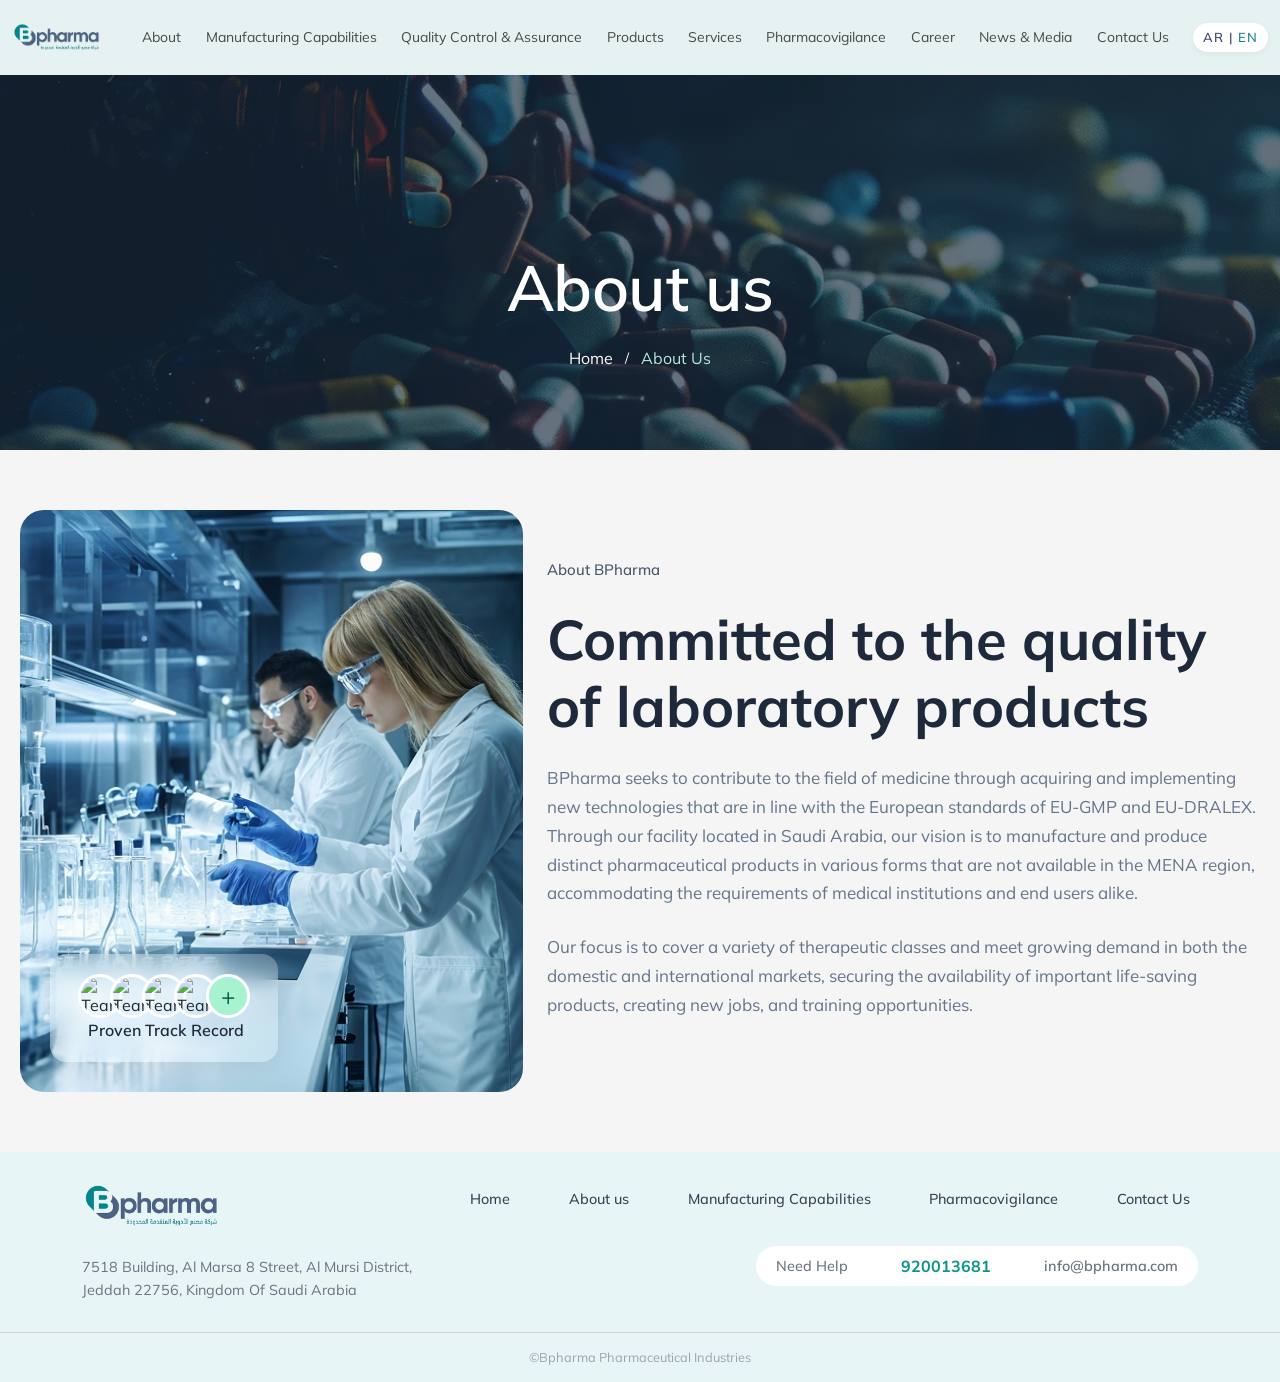
==== commit 0e7f1de3: "about  add" ====
--- a/about.html
+++ b/about.html
@@ -133,10 +133,10 @@
 
             <!-- Middle Content Column -->
             <div class="col-lg-7">
-                <span class="section-tag">About Advanced Pharmaceutical Industries</span>
+                <span class="section-tag">About BPharma</span>
                 <h1 class="main-heading">Committed to the
 quality of laboratory products</h1>
-                <p class="description-text">Advanced Pharmaceutical Industries seeks to contribute to the field of medicine through acquiring and implementing new technologies that are in line with the European standards of EU-GMP and EU-DRALEX. Through our facility located in Saudi Arabia, our vision is to manufacture and produce distinct pharmaceutical products in various forms that are not available in the MENA region, accommodating the requirements of medical institutions and end users alike.</p>
+                <p class="description-text">BPharma seeks to contribute to the field of medicine through acquiring and implementing new technologies that are in line with the European standards of EU-GMP and EU-DRALEX. Through our facility located in Saudi Arabia, our vision is to manufacture and produce distinct pharmaceutical products in various forms that are not available in the MENA region, accommodating the requirements of medical institutions and end users alike.</p>
                 <p class="description-text">Our focus is to cover a variety of therapeutic classes and meet growing demand in both the domestic and international markets, securing the availability of important life-saving products, creating new jobs, and training opportunities.</p>
 
                 
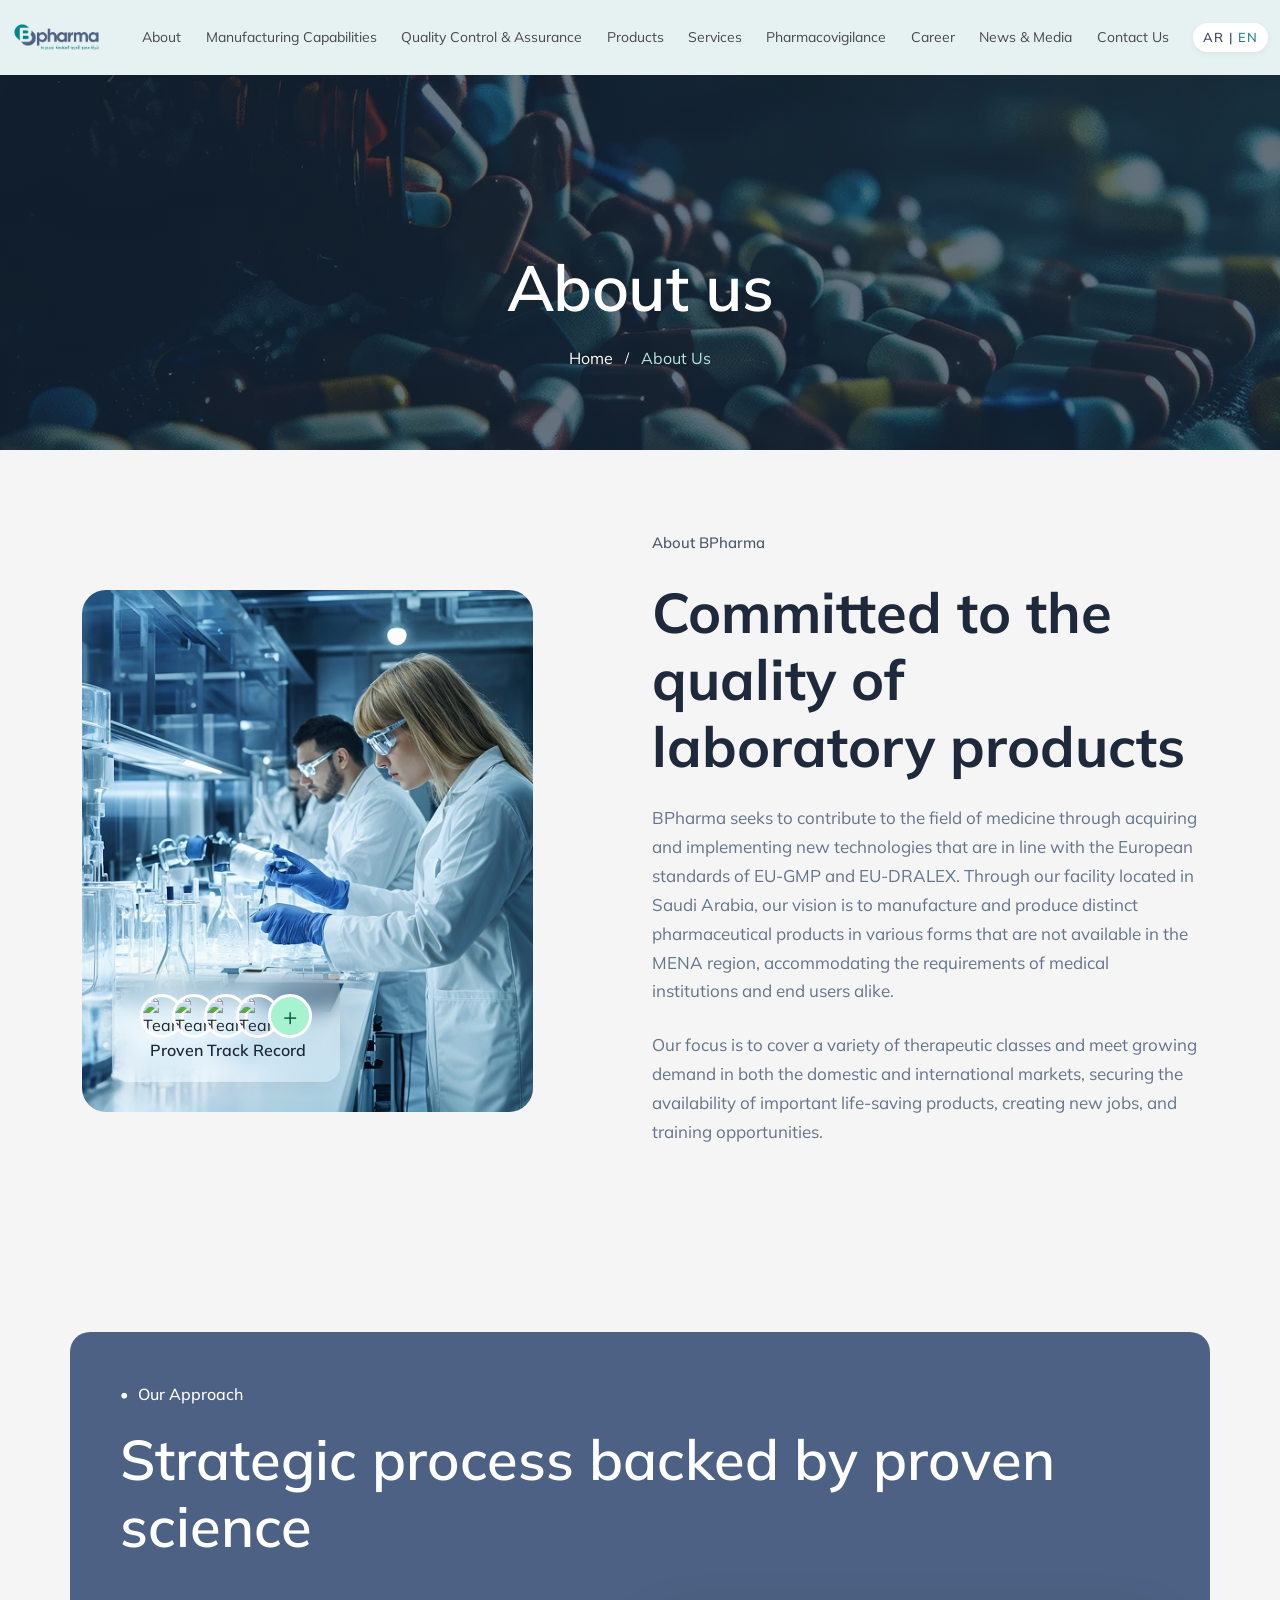
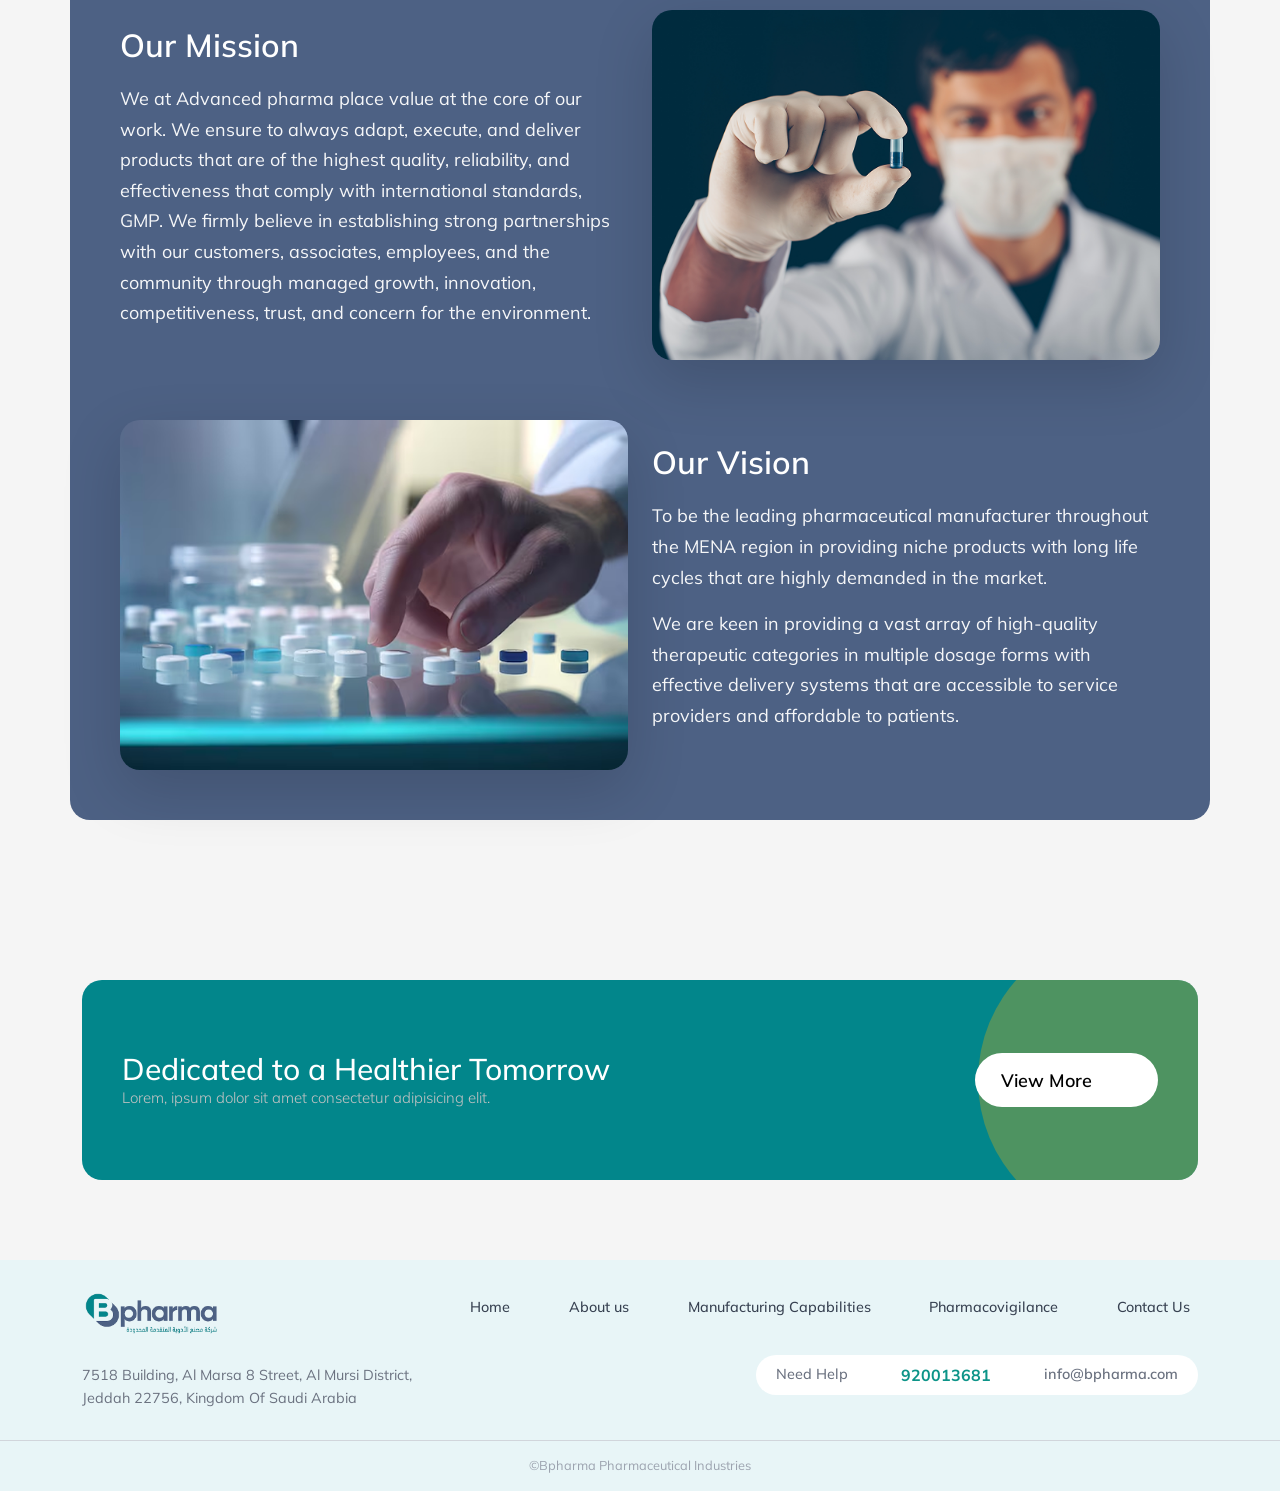
==== commit 5362953a: "mission add" ====
--- a/about.html
+++ b/about.html
@@ -112,10 +112,11 @@
 </section>
 
 
-    <div class="about-section">
+    <div class="about-section section_padding">
+      <div class="container">
         <div class="row g-4 align-items-center">
             <!-- Left Image Column -->
-            <div class="col-lg-5">
+            <div class="col-lg-5 order-1 order-lg-0">
                 <div class="lab-image-card">
                     <img src="assets/img/about.jpg" alt="Scientists working in laboratory" class="about-img">
                     <div class="overlay-badge">
@@ -132,7 +133,7 @@
             </div>
 
             <!-- Middle Content Column -->
-            <div class="col-lg-7">
+            <div class="col-lg-6 offset-lg-1 order-0 order-lg-1">
                 <span class="section-tag">About BPharma</span>
                 <h1 class="main-heading">Committed to the
 quality of laboratory products</h1>
@@ -146,7 +147,75 @@
 
             
         </div>
-    </div>
+        </div>
+    </div>
+
+
+    <section class="section_padding">
+    <div class="container approach ">
+        <!-- Header Section -->
+        <div class="row">
+            <div class="col-12">
+                <div class="section-label">Our Approach</div>
+                <h1 class="main-heading">Strategic process backed by proven science</h1>
+            </div>
+        </div>
+
+        <!-- Mission Section -->
+        <div class="row mission-section align-items-center g-4">
+            <div class="col-lg-6 col-md-12">
+                <div class="content-box">
+                    <h2 class="section-title">Our Mission</h2>
+                    <p class="section-description">
+                       We at Advanced pharma place value at the core of our work. We ensure to always adapt, execute, and deliver products that are of the highest quality, reliability, and effectiveness that comply with international standards, GMP. We firmly believe in establishing strong partnerships with our customers, associates, employees, and the community through managed growth, innovation, competitiveness, trust, and concern for the environment.
+                    </p>
+                </div>
+            </div>
+            <div class="col-lg-6 col-md-12">
+                <div class="image-box">
+                    <img src="assets/img/mission.png" alt="mission">
+                </div>
+            </div>
+        </div>
+
+        <!-- Vision Section -->
+        <div class="row align-items-center g-4">
+            <div class="col-lg-6 col-md-12 order-lg-1 order-2">
+                <div class="image-box">
+                    <img src="assets/img/vision.png" alt="vision">
+                </div>
+            </div>
+            <div class="col-lg-6 col-md-12 order-lg-2 order-1">
+                <div class="content-box">
+                    <h2 class="section-title">Our Vision</h2>
+                    <p class="section-description">
+                        To be the leading pharmaceutical manufacturer throughout the MENA region in providing niche products with long life cycles that are highly demanded in the market.
+                    </p>
+                    <p class="section-description">We are keen in providing a vast array of high-quality therapeutic categories in multiple dosage forms with effective delivery systems that are accessible to service providers and affordable to patients.</p>
+                </div>
+            </div>
+        </div>
+    </div>
+    </section>
+
+    <section class="section_padding" data-aos="fade-up" data-aos-duration="3000">
+  <div class="container">
+    <div class="project-order-banner">
+      <div class="banner-content">
+        <div class="banner-text">
+          <h2>Dedicated to a Healthier Tomorrow</h2>
+          <p>Lorem, ipsum dolor sit amet consectetur adipisicing elit.</p>
+        </div>
+        <div class="contact-info">
+          <button type="button" class="custom-button">
+            View More
+            <i class="fa-solid fa-arrow-up arrow-icon"></i>
+          </button>
+        </div>
+      </div>
+    </div>
+  </div>
+</section>
 
 
 
@@ -185,11 +254,11 @@
 
           <div class="col-lg-8 col-md-12">
             <ul class="header-nav  justify-content-start justify-content-lg-between mb-4 d-block d-lg-flex">
-              <li><a href="#home">Home</a></li>
-              <li><a href="#about">About us</a></li>
-              <li><a href="#manufacturing">Manufacturing Capabilities</a></li>
-              <li><a href="#pharmacovigilance">Pharmacovigilance</a></li>
-              <li><a href="#contact">Contact Us</a></li>
+              <li><a href="index.html">Home</a></li>
+              <li><a href="about.html">About us</a></li>
+              <li><a href="manufacturing.html">Manufacturing Capabilities</a></li>
+              <li><a href="pharmacovigilance.html">Pharmacovigilance</a></li>
+              <li><a href="contact.html">Contact Us</a></li>
             </ul>
             <div class="footer-contact-box">
               <div class="need-help d-flex align-items-center gap-5">
--- a/assets/css/style.css
+++ b/assets/css/style.css
@@ -651,7 +651,7 @@
   }
 
   .section_padding {
-    padding: 40px 0;
+    padding: 40px 10px;
   }
 }
 
@@ -2386,11 +2386,10 @@
 
         /* about */
 
-                .about-section {
-            padding: 60px 20px;
+                /* .about-section {
             max-width: 1400px;
             margin: 0 auto;
-        }
+        } */
 
         .about-section .section-tag {
             display: inline-block;
@@ -2421,7 +2420,6 @@
             overflow: hidden;
             position: relative;
             height: 100%;
-            min-height: 550px;
         }
 
         .about-section .lab-image-card .about-img {
@@ -2594,3 +2592,177 @@
                 font-size: 14px;
             }
         }
+
+        /* approach section */
+
+        .approach{
+
+          background-color: #4d6184;
+          padding:  50px;
+          border-radius: 20px;
+        }
+
+        .approach .section-label {
+            color: #ffffff;
+            font-size: 16px;
+            margin-bottom: 20px;
+            font-weight: 500;
+        }
+
+        .approach .section-label::before {
+            content: "•";
+            margin-right: 10px;
+        }
+
+        .approach .main-heading {
+            color: #ffffff;
+            font-size: 56px;
+            font-weight: 600;
+            line-height: 1.2;
+            margin-bottom: 50px;
+        }
+
+        .approach .content-box {
+            color: #ffffff;
+        }
+
+        .approach .section-title {
+            font-size: 32px;
+            font-weight: 600;
+            margin-bottom: 20px;
+            color: #ffffff;
+        }
+
+        .approach .section-description {
+            font-size: 18px;
+            line-height: 1.7;
+            color: #ffffff;
+            opacity: 0.95;
+        }
+
+        .approach .image-box {
+            border-radius: 20px;
+            overflow: hidden;
+            box-shadow: 0 20px 60px rgba(0, 0, 0, 0.15);
+            height: 100%;
+        }
+
+        .approach .image-box img {
+            width: 100%;
+            height: 100%;
+            object-fit: cover;
+            display: block;
+            min-height: 350px;
+        }
+
+        .approach .vision-list {
+            list-style: none;
+            padding: 0;
+            margin-top: 30px;
+        }
+
+        .approach .vision-list li {
+            font-size: 17px;
+            line-height: 1.6;
+            color: #ffffff;
+            margin-bottom: 20px;
+            padding-left: 40px;
+            position: relative;
+        }
+
+        .approach .vision-list li::before {
+            content: "✓";
+            position: absolute;
+            left: 0;
+            top: 0;
+            width: 28px;
+            height: 28px;
+            background: rgba(255, 255, 255, 0.25);
+            border-radius: 50%;
+            display: flex;
+            align-items: center;
+            justify-content: center;
+            font-weight: bold;
+            font-size: 16px;
+        }
+
+        .approach .mission-section {
+            margin-bottom: 60px;
+        }
+
+        @media (max-width: 768px) {
+            .approach .main-heading {
+                font-size: 36px;
+            }
+
+            .approach .section-title {
+                font-size: 28px;
+            }
+
+            .approach .section-description {
+                font-size: 16px;
+            }
+            .approach{
+              padding: 20px 10px;
+            }
+        }
+
+
+        /* cta */
+
+        /* small banner */
+.project-order-banner {
+  padding: 30px 40px;
+  display: flex;
+  justify-content: center;
+  align-items: center;
+  text-align: left;
+  overflow: hidden;
+  position: relative;
+  color: #fff;
+  border-radius: 20px;
+  background-color: #02868b;
+  background-blend-mode: overlay;
+  min-height: 200px;
+}
+.project-order-banner::before {
+  content: "";
+  position: absolute;
+  top: -50px;
+  right: -80px;
+  width: 300px;
+  height: 300px;
+  background: rgba(255, 174, 0, 0.3);
+  border-radius: 50%;
+  z-index: 0;
+}
+.project-order-banner .banner-content {
+  display: flex;
+  justify-content: space-between;
+  align-items: center;
+  width: 100%;
+  z-index: 1;
+}
+.project-order-banner .banner-text h2 {
+  font-size: 30px;
+  margin-bottom: 0px;
+}
+.project-order-banner .banner-text p{
+  font-size: 15px;
+  font-weight: 300;
+  color: #c3c3c3;
+  margin-bottom: 0px;
+}
+.project-order-banner .custom-button {
+  background: #FFF;
+  color: #000;
+}
+
+@media (max-width: 768px) {
+  .project-order-banner .banner-content {
+    flex-direction: column;
+    gap: 20px;
+    text-align: center;
+  }
+}
+/* END small banner */
